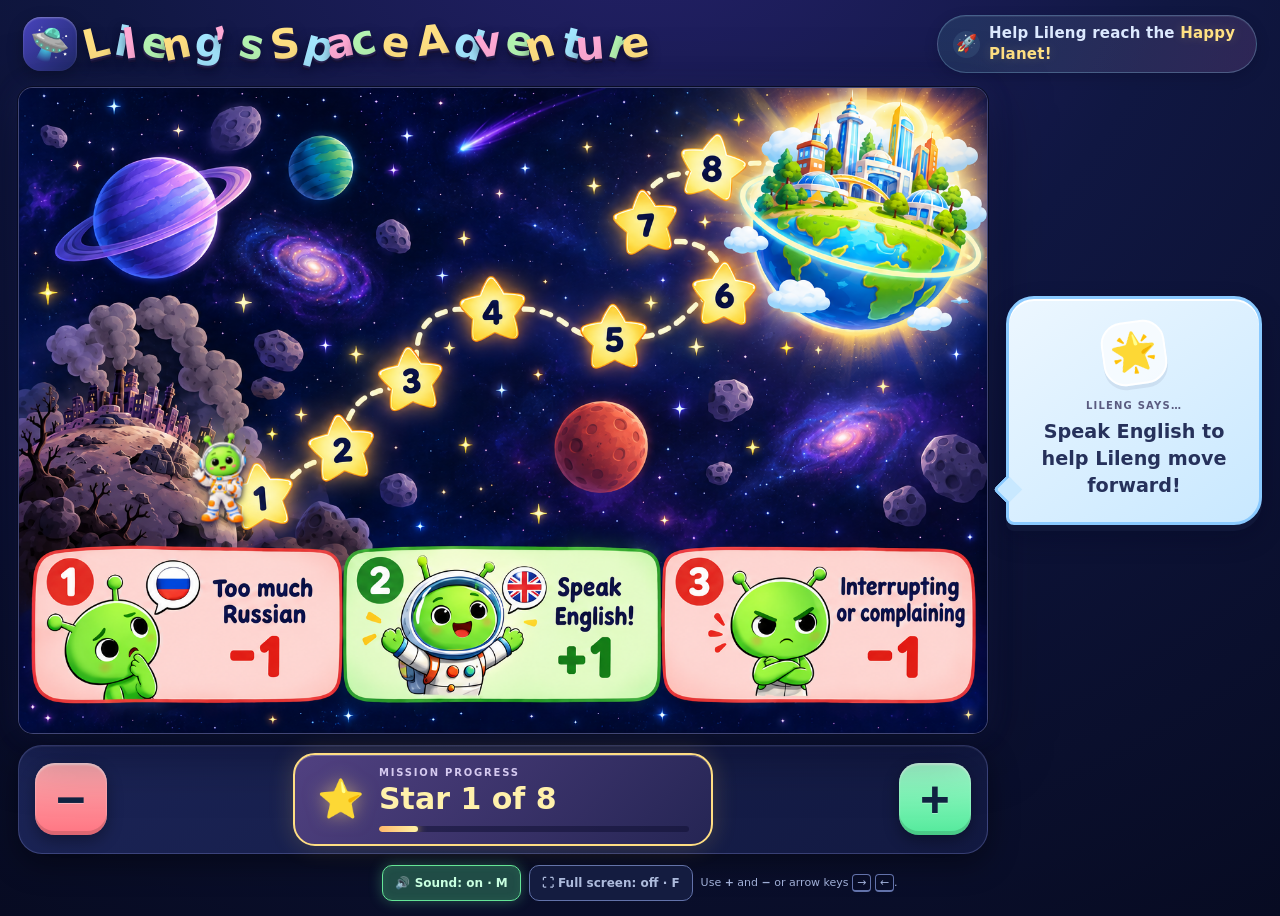
==== index.html @ f5ee0885 "index.html" ====
<!DOCTYPE html>
<html lang="en">
<head>
    <meta charset="utf-8">
    <meta name="viewport" content="width=device-width, initial-scale=1, viewport-fit=cover">
    <meta name="theme-color" content="#090e2b">
    <title>Lileng’s Space Adventure — English Class Game</title>
    <link rel="stylesheet" href="styles/lilengs-space-mission.css">
    <script src="scripts/lilengs-space-mission.js" defer></script>
    <script src="scripts/magic-wand.js" defer></script>
</head>
<body>
<div class="app">
    <header class="topbar">
        <div class="brand"><span class="brand-icon" aria-hidden="true">🛸</span>
            <div>
                <h1 aria-label="Lileng’s Space Adventure">
                    <span aria-hidden="true">
                        <span class="title-word">
                            <span class="title-letter">L</span>
                            <span class="title-letter">i</span>
                            <span class="title-letter">l</span>
                            <span class="title-letter">e</span>
                            <span class="title-letter">n</span>
                            <span class="title-letter">g</span>
                            <span class="title-letter">’</span>
                            <span class="title-letter">s</span>
                        </span>
                        <span class="title-word">
                            <span class="title-letter">S</span>
                            <span class="title-letter">p</span>
                            <span class="title-letter">a</span>
                            <span class="title-letter">c</span>
                            <span class="title-letter">e</span>
                        </span>
                        <span class="title-word">
                            <span class="title-letter">A</span>
                            <span class="title-letter">d</span>
                            <span class="title-letter">v</span>
                            <span class="title-letter">e</span>
                            <span class="title-letter">n</span>
                            <span class="title-letter">t</span>
                            <span class="title-letter">u</span>
                            <span class="title-letter">r</span>
                            <span class="title-letter">e</span>
                        </span>
                    </span>
                </h1>
            </div>
        </div>
        <p class="subtitle"><span class="subtitle-icon" aria-hidden="true">🚀</span><span>Help Lileng reach the <strong>Happy Planet!</strong></span>
        </p>
    </header>
    <main class="game-area">
        <div class="board" id="board" aria-label="Space game board with eight numbered stars">
            <img class="background-art" src="background.png"
                 alt="Space game board: eight numbered stars lead from the polluted planet to the happy planet. Three English classroom rules appear below."
                 draggable="false">
            <div class="sparkles" id="sparkles" aria-hidden="true"></div>
            <div class="avatar" id="avatar" aria-label="Lileng on Star 1">
                <div class="landing-spark" aria-hidden="true"></div>
                <div class="emotion-effects" aria-hidden="true"><span class="joy">✨</span><span
                        class="joy">🌟</span><span class="joy">⭐</span><span class="tear">💧</span><span
                        class="tear">💧</span><span class="tear">💧</span></div>
                <div class="reaction" id="reaction" aria-hidden="true"></div>
                <img class="lil-eng" src="lileng.png" alt="Lileng the alien in a spacesuit" draggable="false">
            </div>
            <div class="win-banner" id="winBanner" aria-hidden="true">🎉 WE DID IT! HAPPY PLANET! 🎉</div>
        </div>
        <div class="status-line" id="statusLine" role="status" aria-live="polite" aria-atomic="true"
             data-tone="neutral">
            <span class="status-icon" id="statusIcon" aria-hidden="true">🌟</span>
            <div class="status-copy"><span class="status-caption" aria-hidden="true">LILENG SAYS…</span><span
                    id="statusText">Speak English to help Lileng move forward!</span></div>
        </div>
    </main>
    <div class="controls-row">
        <nav class="controls" id="controls" aria-label="Game controls">
            <button class="action minus" id="minus" type="button" aria-label="Minus: go back one star"
                    title="Go back one star">−
            </button>
            <div class="stage-center">
                <div class="stage-chip" id="stageCard" role="status" aria-live="polite" aria-atomic="true">
                    <span class="emoji" id="stageIcon" aria-hidden="true">⭐</span>
                    <div class="stage-details">
                        <span class="stage-label">MISSION PROGRESS</span>
                        <b id="chipStage">Star 1 of 8</b>
                        <div class="stage-track" aria-hidden="true">
                            <div class="stage-fill" id="stageFill"></div>
                        </div>
                    </div>
                </div>
            </div>
            <button class="action plus" id="plus" type="button" aria-label="Plus: go forward one star"
                    title="Go forward one star">+
            </button>
        </nav>
    </div>
    <div class="settings" role="group" aria-label="Game settings">
        <button class="setting-toggle" id="soundToggle" type="button" aria-pressed="true" aria-keyshortcuts="M"
                title="Toggle sound (M)">🔊 Sound: on · M
        </button>
        <button class="setting-toggle" id="fullscreenToggle" type="button" aria-pressed="false" aria-keyshortcuts="F"
                title="Toggle full screen (F)">⛶ Full screen: off · F
        </button>
        <p class="hint">Use <b>+</b> and <b>−</b> or arrow keys <kbd>→</kbd> <kbd>←</kbd>.</p>
    </div>
</div>
<canvas class="magic-effects" id="magicEffects" aria-hidden="true"></canvas>
</body>
</html>
---- styles/lilengs-space-mission.css ----
:root {
    color-scheme: dark;
    --text: #f8f7ff;
    --muted: #adbbdc;
    --deep: #0a1231;
    --green: #64e597;
    --red: #ff737e;
    font-family: system-ui, -apple-system, BlinkMacSystemFont, 'Segoe UI', sans-serif;
}

/* Pointer effects never intercept game controls or take up layout space. */
.magic-effects {
    position: fixed;
    inset: 0;
    width: 100%;
    height: 100%;
    z-index: 100;
    pointer-events: none;
}

@media (hover: hover) and (pointer: fine) {
    html,
    body,
    body *,
    body .action,
    body .setting-toggle,
    body .action:disabled,
    body .setting-toggle:disabled {
        cursor: url("../assets/magic-wand.svg") 30 10, auto;
    }
}

* {
    box-sizing: border-box;
}

html, body {
    margin: 0;
    min-height: 100%;
}

body {
    background: radial-gradient(circle at 50% -20%, #27226e 0, #101742 44%, #070b22 100%);
    color: var(--text);
    overflow-x: hidden;
}

.app {
    min-height: 100svh;
    display: flex;
    flex-direction: column;
    align-items: center;
    padding: 12px 18px 15px;
    gap: 11px;
}

.topbar, .game-area, .controls-row {
    width: min(100%, 1536px);
}

.topbar {
    height: 64px;
    flex-shrink: 0;
    display: flex;
    justify-content: space-between;
    align-items: center;
    gap: 14px;
    padding: 0 5px;
}

.brand {
    display: flex;
    align-items: center;
    gap: 10px;
    min-width: 0;
    flex: 1;
    text-align: left;
}

.brand > div {
    min-width: 0;
}

.brand-icon {
    width: 54px;
    height: 54px;
    flex-shrink: 0;
    display: grid;
    place-items: center;
    font-size: 32px;
    border-radius: 18px;
    background: linear-gradient(135deg, #4844bd, #202969);
    box-shadow: inset 0 1px 2px #ffffff55, 0 5px 16px #0004;
}

h1 {
    font-family: 'Arial Rounded MT Bold', 'Trebuchet MS', system-ui, sans-serif;
    font-size: clamp(22px, 3.2vw, 48px);
    font-weight: 900;
    letter-spacing: -.025em;
    margin: 0;
    line-height: 1.15;
    text-shadow: 0 2px 0 #292251, 0 4px 0 #171338, 0 6px 12px #030620aa;
}

.title-word {
    /* Ignore indentation between individual letter spans. */
    display: inline-flex;
    white-space: nowrap;
}

.title-letter {
    display: inline-block;
    color: #ffe083;
    transform-origin: 50% 85%;
    transform: translateY(var(--letter-lift)) rotate(var(--letter-tilt));
    animation: letterWiggle var(--letter-speed) ease-in-out var(--letter-delay) infinite alternate;
}

@keyframes letterWiggle {
    from {
        transform: translateY(var(--letter-lift)) rotate(var(--letter-tilt)) scale(1);
    }
    to {
        transform: translateY(calc(var(--letter-lift) - .12em)) rotate(calc(var(--letter-tilt) * -1)) scale(1.05);
    }
}

.title-letter:nth-child(4n+2) {
    color: #a4e7ff;
}

.title-letter:nth-child(4n+3) {
    color: #ffaad5;
}

.title-letter:nth-child(4n) {
    color: #b5f4b2;
}

.title-word:nth-child(2) {
    transform: rotate(-2deg);
}

.title-word:nth-child(3) {
    transform: rotate(1deg);
}

.subtitle {
    display: inline-flex;
    align-items: center;
    gap: 9px;
    width: clamp(180px, 25vw, 330px);
    flex-shrink: 0;
    color: #dce9ff;
    font-size: clamp(12px, 1.35vw, 15px);
    font-weight: 600;
    letter-spacing: .015em;
    line-height: 1.4;
    margin: 0;
    padding: 7px 15px;
    border: 1px solid #a4e7ff44;
    border-radius: 999px;
    background: linear-gradient(110deg, #29476d88, #49356b88);
    box-shadow: inset 0 1px 0 #ffffff12, 0 4px 14px #03062033;
}

.subtitle-icon {
    display: grid;
    place-items: center;
    flex-shrink: 0;
    width: 27px;
    height: 27px;
    border-radius: 50%;
    background: #a4e7ff18;
    font-size: 17px;
}

.subtitle strong {
    color: #ffe083;
    font-weight: 800;
    text-shadow: 0 0 12px #ffe08333;
}

.stage-chip {
    position: relative;
    display: flex;
    align-items: center;
    gap: 15px;
    width: min(100%, 420px);
    padding: 12px 22px;
    border-radius: 22px;
    border: 2px solid #ffde83;
    background: linear-gradient(135deg, #514181, #252554);
    box-shadow: 0 0 24px #ffcc5533, inset 0 1px 0 #ffffff44;
}

.stage-chip b {
    display: block;
    color: #fff1ab;
    font-size: clamp(22px, 3vw, 30px);
    font-variant-numeric: tabular-nums;
    line-height: 1.2;
}

.stage-chip .emoji {
    font-size: 38px;
    filter: drop-shadow(0 0 9px #ffd77088);
    animation: stageStar 2.4s ease-in-out infinite alternate;
}

.stage-details {
    flex: 1;
    min-width: 0;
}

.stage-label {
    display: block;
    color: #d5caf0;
    font-size: 10px;
    font-weight: 800;
    letter-spacing: .18em;
    margin-bottom: 3px;
}

.stage-track {
    height: 6px;
    background: #100f3388;
    border-radius: 99px;
    margin-top: 9px;
    overflow: hidden;
}

.stage-fill {
    height: 100%;
    width: 12.5%;
    border-radius: inherit;
    background: linear-gradient(90deg, #ffb86b, #fff2a4);
    box-shadow: 0 0 10px #ffd86b;
    transition: width .65s ease;
}

.stage-chip.is-travelling {
    animation: stageGlow .8s ease-in-out infinite alternate;
}

.stage-chip.is-won {
    background: linear-gradient(135deg, #516a43, #244a48);
    border-color: #b5f4b2;
}

@keyframes stageStar {
    from {
        transform: rotate(-12deg) scale(.95);
    }
    to {
        transform: rotate(12deg) scale(1.08);
    }
}

@keyframes stageGlow {
    from {
        box-shadow: 0 0 20px #ffcc5544;
    }
    to {
        box-shadow: 0 0 36px #ffcc5588;
    }
}

.game-area, .controls-row {
    display: grid;
    grid-template-columns:minmax(0, 1fr) clamp(180px, 20vw, 260px);
    gap: 18px;
    align-items: center;
}

.game-area {
    min-height: 0;
    flex: 1;
}

.controls-row {
    flex-shrink: 0;
}

.board {
    position: relative;
    width: min(100%, calc((100svh - 251px) * 1.5));
    justify-self: center;
    aspect-ratio: 3 / 2;
    background: #100f33;
    isolation: isolate;
    border-radius: 15px;
    overflow: hidden;
    border: 1px solid #a1b4ff55;
    box-shadow: 0 0 0 1px #090d24, 0 12px 60px #01041680, 0 0 28px #6071d91f;
}

/* The background is displayed at its exact native proportions, never cropped or modified. */
.background-art {
    display: block;
    width: 100%;
    height: 100%;
    user-select: none;
    pointer-events: none;
}

.avatar {
    position: absolute;
    z-index: 5;
    left: 20.77%;
    top: 67.19%;
    width: 7.1%;
    aspect-ratio: 1086/1448;
    transform: translate(-50%, -100%);
    overflow: visible;
    will-change: left, top;
    pointer-events: none;
}

.lil-eng {
    width: 100%;
    height: 100%;
    display: block;
    object-fit: contain;
    filter: drop-shadow(0 3px 3px #0b083b) drop-shadow(0 0 12px #fef089a8);
    transform-origin: 50% 85%;
    animation: idleBob 2.6s ease-in-out infinite;
}

.avatar.is-forward .lil-eng {
    animation: happyJump var(--flight-duration, 2200ms) ease-in-out both;
}

.avatar.is-backward .lil-eng {
    animation: sadJump var(--flight-duration, 2500ms) ease-in-out both;
    filter: grayscale(.33) brightness(.80) drop-shadow(0 5px 5px #14162f) drop-shadow(0 0 9px #8bb3ff);
}

.avatar.is-preparing .lil-eng {
    animation: sadPause 430ms ease-in-out both;
    filter: grayscale(.4) brightness(.8)
}

.avatar.is-dancing .lil-eng {
    animation: victoryDance 820ms ease-in-out infinite alternate;
    filter: drop-shadow(0 0 17px #fff3a9) drop-shadow(0 4px 4px #10042f);
}

.avatar.is-sad-landing .lil-eng {
    animation: dejected 740ms ease-in-out both;
    filter: grayscale(.3) brightness(.83)
}

.avatar.is-bumping .lil-eng {
    animation: sadPause 460ms ease-in-out;
}

@keyframes idleBob {
    0%, 100% {
        transform: translateY(0) rotate(-2deg)
    }
    50% {
        transform: translateY(-5%) rotate(2deg)
    }
}

@keyframes happyJump {
    0% {
        transform: translateY(0) scaleX(1.1) scaleY(.9) rotate(-8deg)
    }
    18% {
        transform: translateY(-10%) scale(1.08) rotate(-17deg)
    }
    45% {
        transform: translateY(-6%) rotate(16deg) scale(1.12)
    }
    73% {
        transform: translateY(1%) rotate(-8deg) scale(1.08)
    }
    91% {
        transform: translateY(1%) rotate(6deg) scale(1.05)
    }
    100% {
        transform: translateY(0) rotate(0) scale(1)
    }
}

@keyframes sadJump {
    0% {
        transform: translateY(2%) rotate(-7deg) scale(.96)
    }
    16% {
        transform: translateY(5%) rotate(-14deg) scale(.92)
    }
    40% {
        transform: translateY(4%) rotate(-15deg) scale(.91)
    }
    62% {
        transform: translateY(7%) rotate(-20deg) scale(.87)
    }
    82% {
        transform: translateY(7%) rotate(-8deg) scale(.92)
    }
    100% {
        transform: translateY(6%) rotate(-11deg) scale(.94)
    }
}

@keyframes sadPause {
    0%, 100% {
        transform: translateY(5%) rotate(-12deg) scale(.94)
    }
    50% {
        transform: translateY(7%) rotate(-17deg) scale(.91)
    }
}

@keyframes dejected {
    0%, 100% {
        transform: translateY(7%) rotate(-11deg) scale(.94)
    }
    30% {
        transform: translateY(12%) rotate(-16deg) scale(.9)
    }
}

@keyframes victoryDance {
    0% {
        transform: translateY(1%) rotate(-18deg) scale(1.07)
    }
    30% {
        transform: translateY(-16%) rotate(5deg) scale(1.16)
    }
    70% {
        transform: translateY(-8%) rotate(-7deg) scale(1.06)
    }
    100% {
        transform: translateY(0) rotate(20deg) scale(1.13)
    }
}

.landing-spark {
    position: absolute;
    bottom: 0;
    left: 50%;
    width: 120%;
    height: 16%;
    border-radius: 50%;
    border: 3px solid #fff69c;
    box-shadow: 0 0 17px #f9ed70;
    opacity: 0;
    transform: translate(-50%, 40%) scale(.4);
}

.avatar.landed-happy .landing-spark {
    animation: landPulse 720ms ease-out both;
}

@keyframes landPulse {
    0% {
        opacity: 1;
        transform: translate(-50%, 40%) scale(.35)
    }
    100% {
        opacity: 0;
        transform: translate(-50%, 40%) scale(2.4)
    }
}

.reaction {
    position: absolute;
    bottom: 108%;
    left: 57%;
    z-index: 7;
    display: flex;
    align-items: center;
    justify-content: center;
    background: linear-gradient(160deg, #fffdf0, #ffedbc);
    border: 2px solid #fff6b3;
    color: #53325b;
    font-size: clamp(10px, 1.05vw, 17px);
    font-weight: 1000;
    white-space: nowrap;
    border-radius: 16px;
    padding: 5px 10px;
    box-shadow: 0 5px 18px #0008, 0 0 15px #ffe4959c;
    opacity: 0;
    transform: translate(-50%, 10px) rotate(-5deg) scale(.7);
    transition: opacity .3s, transform .4s cubic-bezier(.16, 1.6, .52, 1);
    pointer-events: none;
}

.reaction.show {
    opacity: 1;
    transform: translate(-50%, 0) rotate(-5deg) scale(1)
}

.reaction.bad {
    background: linear-gradient(160deg, #e6eeff, #b8cbfb);
    border-color: #84a4dc;
    color: #243566;
    box-shadow: 0 5px 15px #0008
}

.reaction.win {
    background: linear-gradient(150deg, #fff4a6, #ffba58);
    border-color: white;
    color: #633262
}

.emotion-effects {
    position: absolute;
    inset: 0;
    pointer-events: none;
    overflow: visible;
}

.emotion-effects span {
    position: absolute;
    display: none;
    font-size: clamp(12px, 1.5vw, 23px);
    filter: drop-shadow(0 0 4px #1a174e);
}

.avatar.is-forward .joy, .avatar.is-dancing .joy {
    display: block;
    animation: happySparkle 800ms ease-in-out infinite alternate;
}

.joy:nth-child(1) {
    left: -28%;
    top: 16%;
    animation-delay: .2s !important
}

.joy:nth-child(2) {
    right: -37%;
    top: 38%;
    animation-delay: .42s !important
}

.joy:nth-child(3) {
    left: 10%;
    bottom: 5%;
    animation-delay: .65s !important
}

.avatar.is-backward .tear, .avatar.is-preparing .tear, .avatar.is-sad-landing .tear {
    display: block;
    animation: rainDrop 1.1s ease-in infinite;
}

.tear:nth-child(4) {
    left: -20%;
    top: 18%
}

.tear:nth-child(5) {
    right: -17%;
    top: 35%;
    animation-delay: .4s !important
}

.tear:nth-child(6) {
    left: 38%;
    top: 10%;
    animation-delay: .75s !important
}

@keyframes happySparkle {
    from {
        opacity: .3;
        transform: scale(.5) rotate(-25deg)
    }
    to {
        opacity: 1;
        transform: translateY(-9px) scale(1.25) rotate(30deg)
    }
}

@keyframes rainDrop {
    0% {
        opacity: 0;
        transform: translateY(-8px) scale(.5)
    }
    30% {
        opacity: .95
    }
    100% {
        opacity: 0;
        transform: translateY(55px) scale(1)
    }
}

.sparkles {
    position: absolute;
    inset: 0;
    z-index: 4;
    overflow: hidden;
    pointer-events: none;
}

.confetti {
    position: absolute;
    width: 1%;
    aspect-ratio: 1;
    border-radius: 3px;
    opacity: 0;
    animation: confettiFall var(--duration) linear var(--delay) infinite;
    left: var(--left);
    top: var(--top);
    background: var(--color);
    box-shadow: 0 0 9px var(--color);
}

@keyframes confettiFall {
    0% {
        opacity: 0;
        transform: translate(0, 0) rotate(0) scale(.5)
    }
    10% {
        opacity: 1
    }
    80% {
        opacity: 1
    }
    100% {
        opacity: 0;
        transform: translate(var(--drift), 1700%) rotate(720deg) scale(.7)
    }
}

.win-banner {
    position: absolute;
    z-index: 8;
    top: 4%;
    left: 49%;
    transform: translateX(-50%) scale(.7);
    padding: 10px 19px;
    white-space: nowrap;
    border-radius: 999px;
    background: linear-gradient(125deg, #fff6ad, #ffd161);
    border: 3px solid #fff6d4;
    color: #44275a;
    box-shadow: 0 5px 22px #ffca52a9;
    font-size: clamp(10px, 1.5vw, 22px);
    font-weight: 950;
    letter-spacing: .045em;
    opacity: 0;
    pointer-events: none;
    transition: opacity .35s, transform .4s cubic-bezier(.2, 1.8, .5, 1);
}

.win-banner.shown {
    opacity: 1;
    transform: translateX(-50%) scale(1);
}

.controls {
    justify-self: center;
    display: grid;
    grid-template-columns:auto minmax(180px, 1fr) auto;
    align-items: center;
    gap: 20px;
    width: min(100%, 1000px);
    min-height: 93px;
    padding: 7px 16px;
    background: linear-gradient(140deg, #1b2456, #121941);
    border: 1px solid #6e77ba66;
    border-radius: 24px;
    box-shadow: 0 10px 30px #0006, inset 0 1px 0 #ffffff13;
}

.action {
    appearance: none;
    border: 0;
    display: grid;
    place-items: center;
    width: 72px;
    height: 72px;
    border-radius: 20px;
    font-weight: 900;
    font-size: 51px;
    line-height: 1;
    cursor: pointer;
    user-select: none;
    touch-action: manipulation;
    color: #112342;
    text-shadow: 0 1px 0 #fff5;
    box-shadow: inset 0 2px 2px #fff8, inset 0 -4px 0 #0002, 0 6px 16px #0005;
    transition: transform .1s, filter .2s;
}

.action:active {
    transform: scale(.91)
}

.action:hover {
    filter: brightness(1.08)
}

.action:focus-visible {
    outline: 3px solid white;
    outline-offset: 4px
}

.minus {
    background: linear-gradient(#ffadb2, #ff7582)
}

.plus {
    background: linear-gradient(#a5ffd0, #53e99b)
}

.action:disabled {
    cursor: default;
    filter: grayscale(.4) brightness(.82);
    opacity: .58;
}

.controls.is-positive {
    box-shadow: 0 0 28px #6affac55, 0 10px 30px #0006, inset 0 1px 0 #ffffff13;
}

.controls.is-negative {
    box-shadow: 0 0 24px #ff6e864d, 0 10px 30px #0006, inset 0 1px 0 #ffffff13;
}

.stage-center {
    text-align: center;
    min-width: 0;
}

.stage-center .stage-chip {
    margin: 0 auto;
    text-align: left;
}

.status-line {
    --message-accent: #8acaff;
    --bubble-top: #edf7ff;
    --bubble-bottom: #c8e8ff;
    position: relative;
    display: flex;
    flex-direction: column;
    align-items: center;
    gap: 14px;
    text-align: center;
    width: 100%;
    margin: 0;
    padding: 22px 16px;
    border: 3px solid var(--message-accent);
    border-radius: 28px 28px 28px 8px;
    background: linear-gradient(145deg, var(--bubble-top), var(--bubble-bottom));
    box-shadow: 0 6px 0 #101739, 0 12px 26px #03062055, inset 0 2px 0 #fff;
    color: #26315b;
    font-family: 'Arial Rounded MT Bold', 'Trebuchet MS', system-ui, sans-serif;
    font-size: clamp(16px, 1.5vw, 21px);
    font-weight: 800;
    line-height: 1.4;
    transition: border-color .25s, background .25s;
}

.status-line::before {
    content: '';
    position: absolute;
    left: -12px;
    bottom: 22px;
    width: 18px;
    height: 18px;
    background: var(--bubble-bottom);
    border-left: 3px solid var(--message-accent);
    border-bottom: 3px solid var(--message-accent);
    transform: rotate(45deg);
    border-radius: 0 0 0 5px;
}

.status-line[data-tone="positive"] {
    --message-accent: #62d99b;
    --bubble-top: #f1fff2;
    --bubble-bottom: #bff3d6;
}

.status-line[data-tone="negative"] {
    --message-accent: #c9a0f8;
    --bubble-top: #fbf2ff;
    --bubble-bottom: #e5ceff;
}

.status-line[data-tone="win"] {
    --message-accent: #ffc557;
    --bubble-top: #fffbea;
    --bubble-bottom: #ffe3a0;
}

.status-line[data-tone="flying"] {
    --message-accent: #91b4ff;
    --bubble-top: #f2f4ff;
    --bubble-bottom: #d4deff;
}

.status-icon {
    display: grid;
    place-items: center;
    flex-shrink: 0;
    width: 64px;
    height: 64px;
    border: 2px solid #fff;
    border-radius: 22px;
    background: #ffffffb3;
    box-shadow: 0 4px 0 #26315b16;
    font-size: 38px;
    transform: rotate(-8deg);
    animation: messageWiggle 2.8s ease-in-out infinite alternate;
}

.status-copy {
    min-width: 0;
}

.status-caption {
    display: block;
    margin-bottom: 6px;
    color: #5a5b80;
    font-family: system-ui, sans-serif;
    font-size: 10px;
    font-weight: 900;
    letter-spacing: .12em;
}

@keyframes messageWiggle {
    from {
        transform: rotate(-8deg) translateY(0);
    }
    to {
        transform: rotate(8deg) translateY(-4px);
    }
}

.hint {
    margin: 0;
    color: #9faed6;
    text-align: center;
    font-size: 11px;
}

.settings {
    display: flex;
    align-items: center;
    justify-content: center;
    flex-wrap: wrap;
    gap: 8px;
}

.setting-toggle {
    font: inherit;
    font-size: 12px;
    font-weight: 700;
    color: #adbbdc;
    background: #141c40;
    border: 1px solid #6272aa;
    border-radius: 10px;
    padding: 8px 12px;
    min-height: 36px;
    cursor: pointer;
    transition: background .2s, color .2s, box-shadow .2s;
}

.setting-toggle[aria-pressed="true"] {
    color: #c8ffe0;
    background: #204c46;
    border-color: #64e597;
    box-shadow: 0 0 14px #64e59755, inset 0 0 8px #64e59718;
}

.setting-toggle:hover {
    filter: brightness(1.15);
}

.setting-toggle:focus-visible {
    outline: 3px solid white;
    outline-offset: 3px;
}

.setting-toggle:disabled {
    opacity: .45;
    cursor: default;
}

kbd {
    border: 1px solid #6272aa;
    border-bottom-width: 2px;
    border-radius: 4px;
    padding: 1px 4px;
    font: inherit;
}

@media (max-width: 900px) {
    .game-area {
        position: relative;
        display: flex;
        justify-content: center;
    }

    .controls-row {
        display: flex;
        justify-content: center;
    }

    .status-line {
        position: absolute;
        right: 12px;
        bottom: 12px;
        z-index: 9;
        width: min(42%, 240px);
        padding: 12px;
        gap: 9px;
        flex-direction: row;
        text-align: left;
        font-size: 13px;
        pointer-events: none;
    }

    .status-line::before {
        display: none;
    }

    .status-icon {
        width: 38px;
        height: 38px;
        border-radius: 13px;
        font-size: 24px;
    }

    .status-caption {
        font-size: 8px;
        letter-spacing: .06em;
        margin-bottom: 3px;
    }
}

@media (max-width: 620px) {
    .app {
        padding: 8px 8px 12px;
        gap: 8px;
        justify-content: flex-start;
    }

    .topbar {
        gap: 8px;
        padding: 0;
    }

    h1 {
        font-size: clamp(14px, 3.3vw, 22px);
    }

    .brand {
        gap: 6px;
    }

    .brand-icon {
        width: 28px;
        height: 28px;
        font-size: 18px;
        border-radius: 10px;
    }

    .subtitle {
        width: 32%;
        font-size: 10px;
        padding: 6px;
        gap: 4px;
        border-radius: 14px;
    }

    .subtitle-icon {
        width: 18px;
        height: 18px;
        font-size: 12px;
    }

    .stage-chip {
        padding: 9px 8px;
        gap: 6px;
        border-radius: 16px;
    }

    .stage-chip .emoji {
        font-size: 24px;
    }

    .stage-label {
        font-size: 8px;
        letter-spacing: .08em;
    }

    .stage-chip b {
        font-size: 18px;
    }

    .status-line {
        right: 8px;
        bottom: 8px;
        width: 46%;
        gap: 7px;
        padding: 9px;
        font-size: 11px;
        border-width: 2px;
        border-radius: 18px 18px 18px 6px;
    }

    .status-icon {
        width: 28px;
        height: 32px;
        font-size: 20px;
        border-radius: 10px;
    }

    .board {
        width: 100%;
        border-radius: 10px;
    }

    .game-area {
        flex: 0 0 auto;
    }

    .controls {
        grid-template-columns:58px 1fr 58px;
        gap: 6px;
        padding: 7px 9px;
        min-height: 76px;
        border-radius: 16px;
    }

    .action {
        width: 56px;
        height: 56px;
        font-size: 40px;
        border-radius: 14px;
    }

    .hint {
        font-size: 10px;
    }
}

@media (prefers-reduced-motion: reduce) {
    .title-letter, .stage-chip, .stage-chip .emoji {
        animation: none !important;
    }

    .stage-fill {
        transition: none;
    }

    .status-line {
        transition: none;
    }

    .status-icon {
        animation: none;
    }

    .lil-eng, .avatar.is-dancing .lil-eng {
        animation: none !important
    }

    .confetti, .emotion-effects span {
        animation: none !important
    }

    .win-banner, .reaction {
        transition: none !important
    }
}

/* Each title letter keeps its original tilt, offset, and animation timing. */
.title-word:nth-child(1) > .title-letter:nth-child(1) {
    --letter-tilt: -14deg;
    --letter-lift: 0em;
    --letter-speed: 1.60s;
    --letter-delay: 0.00s;
}

.title-word:nth-child(1) > .title-letter:nth-child(2) {
    --letter-tilt: 11deg;
    --letter-lift: -0.045em;
    --letter-speed: 1.77s;
    --letter-delay: -0.19s;
}

.title-word:nth-child(1) > .title-letter:nth-child(3) {
    --letter-tilt: -8deg;
    --letter-lift: 0.025em;
    --letter-speed: 1.94s;
    --letter-delay: -0.38s;
}

.title-word:nth-child(1) > .title-letter:nth-child(4) {
    --letter-tilt: 16deg;
    --letter-lift: -0.02em;
    --letter-speed: 2.11s;
    --letter-delay: -0.57s;
}

.title-word:nth-child(1) > .title-letter:nth-child(5) {
    --letter-tilt: -12deg;
    --letter-lift: 0.035em;
    --letter-speed: 2.28s;
    --letter-delay: -0.76s;
}

.title-word:nth-child(1) > .title-letter:nth-child(6) {
    --letter-tilt: 7deg;
    --letter-lift: 0em;
    --letter-speed: 2.45s;
    --letter-delay: -0.95s;
}

.title-word:nth-child(1) > .title-letter:nth-child(7) {
    --letter-tilt: -18deg;
    --letter-lift: -0.045em;
    --letter-speed: 2.62s;
    --letter-delay: -1.14s;
}

.title-word:nth-child(1) > .title-letter:nth-child(8) {
    --letter-tilt: 13deg;
    --letter-lift: 0.025em;
    --letter-speed: 1.60s;
    --letter-delay: -1.33s;
}

.title-word:nth-child(2) > .title-letter:nth-child(1) {
    --letter-tilt: -6deg;
    --letter-lift: -0.02em;
    --letter-speed: 1.77s;
    --letter-delay: -1.52s;
}

.title-word:nth-child(2) > .title-letter:nth-child(2) {
    --letter-tilt: 17deg;
    --letter-lift: 0.035em;
    --letter-speed: 1.94s;
    --letter-delay: -1.71s;
}

.title-word:nth-child(2) > .title-letter:nth-child(3) {
    --letter-tilt: -10deg;
    --letter-lift: 0em;
    --letter-speed: 2.11s;
    --letter-delay: -1.90s;
}

.title-word:nth-child(2) > .title-letter:nth-child(4) {
    --letter-tilt: -14deg;
    --letter-lift: -0.045em;
    --letter-speed: 2.28s;
    --letter-delay: -2.09s;
}

.title-word:nth-child(2) > .title-letter:nth-child(5) {
    --letter-tilt: 11deg;
    --letter-lift: 0.025em;
    --letter-speed: 2.45s;
    --letter-delay: -2.28s;
}

.title-word:nth-child(3) > .title-letter:nth-child(1) {
    --letter-tilt: -8deg;
    --letter-lift: -0.02em;
    --letter-speed: 2.62s;
    --letter-delay: -2.47s;
}

.title-word:nth-child(3) > .title-letter:nth-child(2) {
    --letter-tilt: 16deg;
    --letter-lift: 0.035em;
    --letter-speed: 1.60s;
    --letter-delay: -2.66s;
}

.title-word:nth-child(3) > .title-letter:nth-child(3) {
    --letter-tilt: -12deg;
    --letter-lift: 0em;
    --letter-speed: 1.77s;
    --letter-delay: -2.85s;
}

.title-word:nth-child(3) > .title-letter:nth-child(4) {
    --letter-tilt: 7deg;
    --letter-lift: -0.045em;
    --letter-speed: 1.94s;
    --letter-delay: -3.04s;
}

.title-word:nth-child(3) > .title-letter:nth-child(5) {
    --letter-tilt: -18deg;
    --letter-lift: 0.025em;
    --letter-speed: 2.11s;
    --letter-delay: -3.23s;
}

.title-word:nth-child(3) > .title-letter:nth-child(6) {
    --letter-tilt: 13deg;
    --letter-lift: -0.02em;
    --letter-speed: 2.28s;
    --letter-delay: -3.42s;
}

.title-word:nth-child(3) > .title-letter:nth-child(7) {
    --letter-tilt: -6deg;
    --letter-lift: 0.035em;
    --letter-speed: 2.45s;
    --letter-delay: -3.61s;
}

.title-word:nth-child(3) > .title-letter:nth-child(8) {
    --letter-tilt: 17deg;
    --letter-lift: 0em;
    --letter-speed: 2.62s;
    --letter-delay: -3.80s;
}

.title-word:nth-child(3) > .title-letter:nth-child(9) {
    --letter-tilt: -10deg;
    --letter-lift: -0.045em;
    --letter-speed: 1.60s;
    --letter-delay: -3.99s;
}
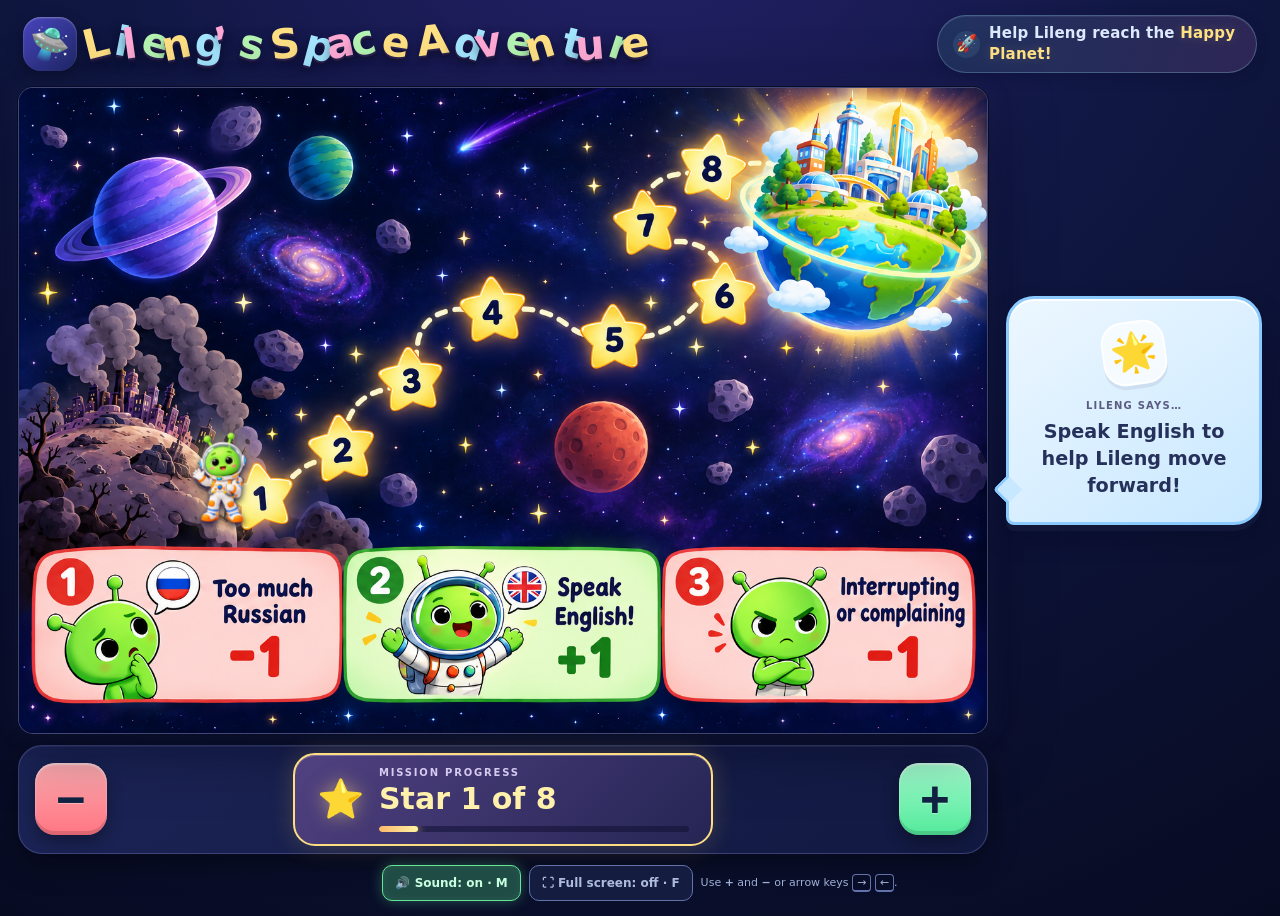
==== commit 39675d98: "Keep Lileng reaction bubbles visible within the game board" ====
--- a/index.html
+++ b/index.html
@@ -62,9 +62,9 @@
                 <div class="emotion-effects" aria-hidden="true"><span class="joy">✨</span><span
                         class="joy">🌟</span><span class="joy">⭐</span><span class="tear">💧</span><span
                         class="tear">💧</span><span class="tear">💧</span></div>
-                <div class="reaction" id="reaction" aria-hidden="true"></div>
                 <img class="lil-eng" src="lileng.png" alt="Lileng the alien in a spacesuit" draggable="false">
             </div>
+            <div class="reaction" id="reaction" aria-hidden="true"></div>
             <div class="win-banner" id="winBanner" aria-hidden="true">🎉 WE DID IT! HAPPY PLANET! 🎉</div>
         </div>
         <div class="status-line" id="statusLine" role="status" aria-live="polite" aria-atomic="true"
--- a/styles/lilengs-space-mission.css
+++ b/styles/lilengs-space-mission.css
@@ -470,9 +470,9 @@
 
 .reaction {
     position: absolute;
-    bottom: 108%;
-    left: 57%;
-    z-index: 7;
+    top: 0;
+    left: 0;
+    z-index: 9;
     display: flex;
     align-items: center;
     justify-content: center;
